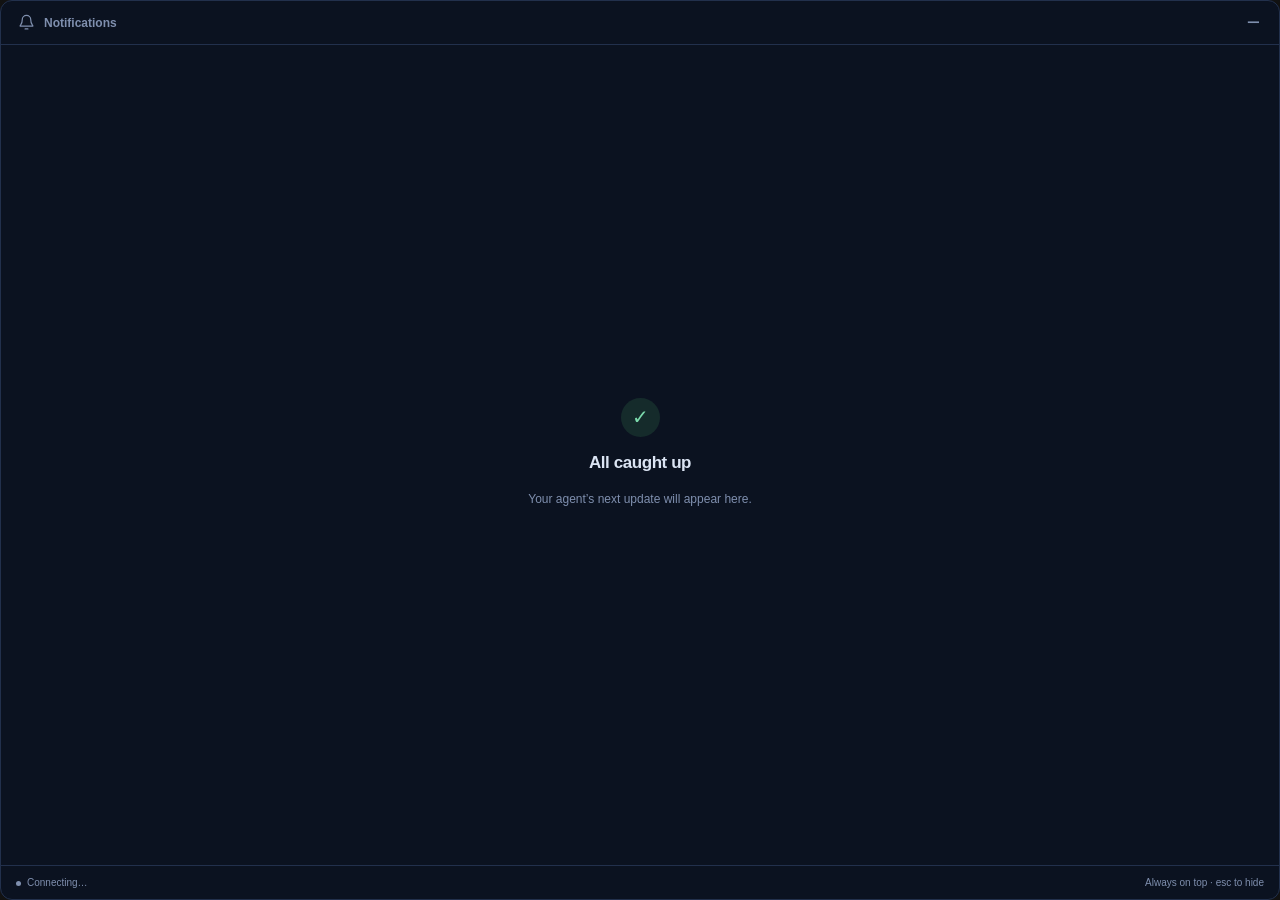
==== ui/index.html @ dcdf9d78 "update notification agent with UX" ====
<!doctype html>
<html lang="en">
<head>
  <meta charset="utf-8">
  <meta name="viewport" content="width=device-width, initial-scale=1">
  <title>Desktop Notify</title>
  <link rel="stylesheet" href="style.css">
</head>
<body>
  <div class="app">
    <header id="titlebar" data-tauri-drag-region>
      <span class="brand" data-tauri-drag-region><svg viewBox="0 0 24 24" aria-hidden="true"><path d="M18 8a6 6 0 0 0-12 0c0 7-3 7-3 9h18c0-2-3-2-3-9M10 21h4"/></svg> Notifications</span>
      <button id="hide" class="icon-button" title="Hide to tray (Esc)" aria-label="Hide to tray">−</button>
    </header>
    <main>
      <section id="alert" hidden aria-live="polite">
        <div class="eyebrow"><span class="pulse"></span><span id="kind"></span></div>
        <h1 id="title"></h1>
        <div id="message" class="message"></div>
      </section>
      <section id="empty" class="empty">
        <div class="empty-icon">✓</div>
        <h1>All caught up</h1>
        <p>Your agent’s next update will appear here.</p>
      </section>
    </main>
    <div id="error" class="error" role="alert" hidden></div>
    <div id="actions" class="actions" hidden>
      <p>Sound repeats until you dismiss this alert.</p>
      <button id="dismiss" class="primary">Dismiss &amp; Stop <span>↵</span></button>
    </div>
    <footer><span id="connection" class="connection">Connecting…</span><span class="footer-hint">Always on top · <kbd>esc</kbd> to hide</span></footer>
    <div id="resize" aria-hidden="true"></div>
  </div>
  <script src="app.js"></script>
</body>
</html>
---- ui/style.css ----
:root { color-scheme: dark; --bg: #0b1220; --surface: #141d31; --fg: #dbe4f3; --muted: #7f8fae; --border: #22304c; --accent: #5b9dff; }
* { box-sizing: border-box; }
[hidden] { display: none !important; }
html, body { margin: 0; height: 100%; overflow: hidden; background: transparent; }
body { font: 14px/1.5 -apple-system, BlinkMacSystemFont, "Segoe UI", sans-serif; color: var(--fg); -webkit-font-smoothing: antialiased; }
button { color: inherit; font: inherit; cursor: pointer; }
button:focus-visible { outline: 2px solid var(--accent); outline-offset: 3px; }
.app { height: 100%; display: flex; flex-direction: column; background: rgba(11,18,32,.97); border: 1px solid var(--border); border-radius: 12px; overflow: hidden; }
header { display: flex; align-items: center; justify-content: space-between; padding: 9px 12px 9px 17px; border-bottom: 1px solid var(--border); user-select: none; -webkit-user-select: none; }
.brand { display: flex; gap: 9px; align-items: center; color: var(--muted); font-size: 12px; font-weight: 600; }
.brand svg { width: 17px; height: 17px; fill: none; stroke: currentColor; stroke-width: 1.7; stroke-linejoin: round; stroke-linecap: round; }
.icon-button { background: none; border: 0; border-radius: 5px; width: 27px; height: 25px; color: var(--muted); font-size: 23px; line-height: 1; }
.icon-button:hover { background: var(--surface); color: var(--fg); }
main { flex: 1; min-height: 0; overflow: auto; padding: 23px 24px 15px; }
.eyebrow { display: flex; align-items: center; gap: 8px; color: var(--accent); font-size: 10px; font-weight: 700; letter-spacing: .1em; text-transform: uppercase; margin-bottom: 11px; }
.pulse { width: 6px; height: 6px; background: currentColor; border-radius: 50%; box-shadow: 0 0 0 4px color-mix(in srgb, var(--accent) 10%, transparent); }
body[data-kind="awaiting_user_input"] { --accent: #f4bc70; }
body[data-kind="all_tasks_finished"] { --accent: #7cdbad; }
h1 { margin: 0 0 13px; font-size: 20px; font-weight: 600; line-height: 1.3; overflow-wrap: anywhere; letter-spacing: -.025em; }
.message { color: #afbdd4; white-space: pre-wrap; overflow-wrap: anywhere; font-size: 13px; line-height: 1.65; user-select: text; -webkit-user-select: text; }
.actions { padding: 6px 24px 21px; }
.actions p { margin: 0 0 12px; color: var(--muted); font-size: 11px; }
.primary { display: flex; align-items: center; justify-content: space-between; width: 100%; border: 0; border-radius: 7px; padding: 11px 14px; background: var(--accent); color: #0b1220; font-size: 13px; font-weight: 650; }
.primary:hover { filter: brightness(1.1); }
.primary:disabled { cursor: wait; opacity: .6; }
.primary span { opacity: .6; font-size: 16px; }
footer { display: flex; align-items: center; justify-content: space-between; gap: 8px; padding: 9px 15px; border-top: 1px solid var(--border); color: var(--muted); font-size: 10px; user-select: none; -webkit-user-select: none; }
.connection::before { content: ''; display: inline-block; width: 5px; height: 5px; border-radius: 50%; background: #7f8fae; margin-right: 6px; }
.connection.online::before { background: #7cdbad; }
kbd { font: inherit; }
.empty { height: 100%; display: flex; flex-direction: column; justify-content: center; align-items: center; text-align: center; }
.empty-icon { color: #7cdbad; background: #152b2b; width: 39px; height: 39px; border-radius: 50%; display: grid; place-items: center; margin-bottom: 15px; font-size: 20px; }
.empty h1 { font-size: 17px; margin-bottom: 4px; }
.empty p { color: var(--muted); font-size: 12px; max-width: 230px; }
.error { margin: 0 24px 12px; color: #ffadad; font-size: 12px; }
#resize { position: absolute; bottom: 0; right: 0; width: 12px; height: 12px; cursor: nwse-resize; }
::-webkit-scrollbar { width: 5px; }
::-webkit-scrollbar-thumb { border-radius: 5px; background: var(--border); }
@media (max-width: 350px) { .footer-hint { display: none; } }
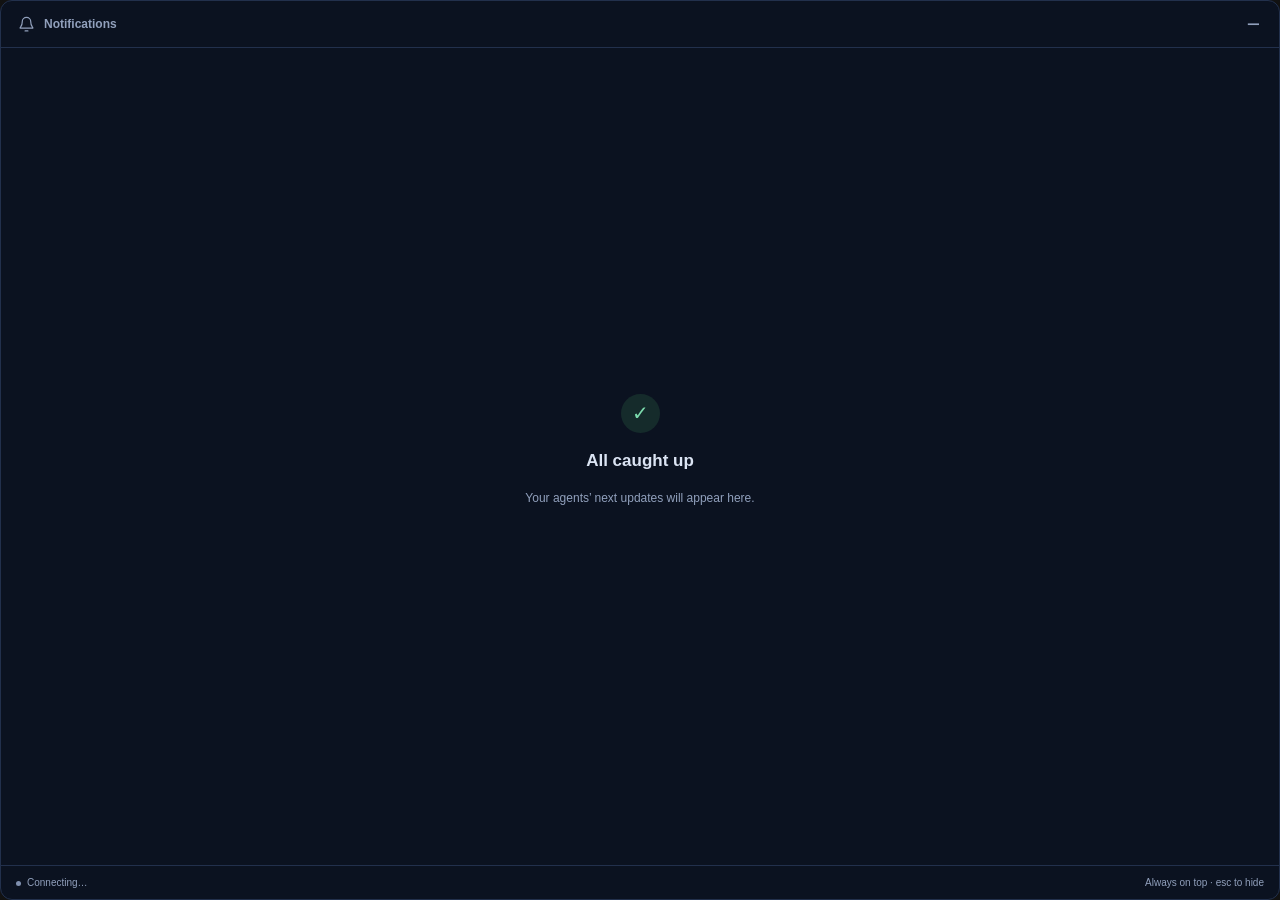
==== commit 70348eef: "app handles multiple agents now" ====
--- a/ui/index.html
+++ b/ui/index.html
@@ -9,26 +9,18 @@
 <body>
   <div class="app">
     <header id="titlebar" data-tauri-drag-region>
-      <span class="brand" data-tauri-drag-region><svg viewBox="0 0 24 24" aria-hidden="true"><path d="M18 8a6 6 0 0 0-12 0c0 7-3 7-3 9h18c0-2-3-2-3-9M10 21h4"/></svg> Notifications</span>
+      <span class="brand" data-tauri-drag-region><svg viewBox="0 0 24 24" aria-hidden="true"><path d="M18 8a6 6 0 0 0-12 0c0 7-3 7-3 9h18c0-2-3-2-3-9M10 21h4"/></svg> Notifications <span id="count" class="count"></span></span>
       <button id="hide" class="icon-button" title="Hide to tray (Esc)" aria-label="Hide to tray">−</button>
     </header>
     <main>
-      <section id="alert" hidden aria-live="polite">
-        <div class="eyebrow"><span class="pulse"></span><span id="kind"></span></div>
-        <h1 id="title"></h1>
-        <div id="message" class="message"></div>
-      </section>
+      <section id="notifications" aria-label="Agent statuses" aria-live="polite" hidden></section>
       <section id="empty" class="empty">
         <div class="empty-icon">✓</div>
         <h1>All caught up</h1>
-        <p>Your agent’s next update will appear here.</p>
+        <p>Your agents’ next updates will appear here.</p>
       </section>
     </main>
     <div id="error" class="error" role="alert" hidden></div>
-    <div id="actions" class="actions" hidden>
-      <p>Sound repeats until you dismiss this alert.</p>
-      <button id="dismiss" class="primary">Dismiss &amp; Stop <span>↵</span></button>
-    </div>
     <footer><span id="connection" class="connection">Connecting…</span><span class="footer-hint">Always on top · <kbd>esc</kbd> to hide</span></footer>
     <div id="resize" aria-hidden="true"></div>
   </div>
--- a/ui/style.css
+++ b/ui/style.css
@@ -1,39 +1,49 @@
-:root { color-scheme: dark; --bg: #0b1220; --surface: #141d31; --fg: #dbe4f3; --muted: #7f8fae; --border: #22304c; --accent: #5b9dff; }
+:root { color-scheme: dark; --bg: #0b1220; --surface: #141d31; --fg: #dbe4f3; --muted: #91a0bc; --border: #22304c; --accent: #5b9dff; }
 * { box-sizing: border-box; }
 [hidden] { display: none !important; }
 html, body { margin: 0; height: 100%; overflow: hidden; background: transparent; }
 body { font: 14px/1.5 -apple-system, BlinkMacSystemFont, "Segoe UI", sans-serif; color: var(--fg); -webkit-font-smoothing: antialiased; }
 button { color: inherit; font: inherit; cursor: pointer; }
-button:focus-visible { outline: 2px solid var(--accent); outline-offset: 3px; }
+button:focus-visible, summary:focus-visible { outline: 2px solid var(--accent); outline-offset: 3px; }
+button:disabled { cursor: default; opacity: .45; }
 .app { height: 100%; display: flex; flex-direction: column; background: rgba(11,18,32,.97); border: 1px solid var(--border); border-radius: 12px; overflow: hidden; }
 header { display: flex; align-items: center; justify-content: space-between; padding: 9px 12px 9px 17px; border-bottom: 1px solid var(--border); user-select: none; -webkit-user-select: none; }
 .brand { display: flex; gap: 9px; align-items: center; color: var(--muted); font-size: 12px; font-weight: 600; }
 .brand svg { width: 17px; height: 17px; fill: none; stroke: currentColor; stroke-width: 1.7; stroke-linejoin: round; stroke-linecap: round; }
-.icon-button { background: none; border: 0; border-radius: 5px; width: 27px; height: 25px; color: var(--muted); font-size: 23px; line-height: 1; }
-.icon-button:hover { background: var(--surface); color: var(--fg); }
-main { flex: 1; min-height: 0; overflow: auto; padding: 23px 24px 15px; }
-.eyebrow { display: flex; align-items: center; gap: 8px; color: var(--accent); font-size: 10px; font-weight: 700; letter-spacing: .1em; text-transform: uppercase; margin-bottom: 11px; }
-.pulse { width: 6px; height: 6px; background: currentColor; border-radius: 50%; box-shadow: 0 0 0 4px color-mix(in srgb, var(--accent) 10%, transparent); }
-body[data-kind="awaiting_user_input"] { --accent: #f4bc70; }
-body[data-kind="all_tasks_finished"] { --accent: #7cdbad; }
-h1 { margin: 0 0 13px; font-size: 20px; font-weight: 600; line-height: 1.3; overflow-wrap: anywhere; letter-spacing: -.025em; }
-.message { color: #afbdd4; white-space: pre-wrap; overflow-wrap: anywhere; font-size: 13px; line-height: 1.65; user-select: text; -webkit-user-select: text; }
-.actions { padding: 6px 24px 21px; }
-.actions p { margin: 0 0 12px; color: var(--muted); font-size: 11px; }
-.primary { display: flex; align-items: center; justify-content: space-between; width: 100%; border: 0; border-radius: 7px; padding: 11px 14px; background: var(--accent); color: #0b1220; font-size: 13px; font-weight: 650; }
-.primary:hover { filter: brightness(1.1); }
-.primary:disabled { cursor: wait; opacity: .6; }
-.primary span { opacity: .6; font-size: 16px; }
+.count { color: var(--fg); background: var(--surface); border-radius: 4px; padding: 0 5px; }
+.count:empty { display: none; }
+.icon-button { background: none; border: 0; border-radius: 5px; width: 27px; height: 28px; color: var(--muted); font-size: 23px; line-height: 1; flex-shrink: 0; }
+.icon-button:hover:not(:disabled) { background: var(--surface); color: var(--fg); }
+main { flex: 1; min-height: 0; overflow: auto; padding: 5px 16px; }
+.notification { padding: 14px 0; border-bottom: 1px solid var(--border); }
+.notification:last-child { border-bottom: 0; }
+.notification[data-kind="awaiting_user_input"] { --accent: #f4bc70; }
+.notification[data-kind="all_tasks_finished"] { --accent: #7cdbad; }
+.row-heading { display: flex; align-items: flex-start; gap: 12px; }
+.row-info { flex: 1; min-width: 0; }
+.eyebrow { display: flex; flex-wrap: wrap; align-items: center; gap: 5px 10px; margin-bottom: 5px; font-size: 10px; }
+.kind { color: var(--accent); font-weight: 700; letter-spacing: .04em; text-transform: uppercase; }
+.session { color: var(--muted); font-variant-numeric: tabular-nums; }
+.task-title { margin: 0; font-size: 14px; font-weight: 600; line-height: 1.4; overflow-wrap: anywhere; display: -webkit-box; -webkit-line-clamp: 2; -webkit-box-orient: vertical; overflow: hidden; }
+.row-controls { display: flex; align-items: center; gap: 6px; flex-shrink: 0; padding-top: 2px; }
+.secondary { padding: 4px 9px; border: 1px solid var(--border); border-radius: 6px; background: var(--surface); font-size: 11px; white-space: nowrap; }
+.secondary:hover:not(:disabled) { border-color: var(--accent); }
+.details { margin-top: 7px; }
+.summary { color: var(--muted); font-size: 11px; cursor: pointer; width: fit-content; }
+.message { padding-top: 8px; color: #afbdd4; white-space: pre-wrap; overflow-wrap: anywhere; font-size: 12px; line-height: 1.65; user-select: text; -webkit-user-select: text; }
+.focus-status { margin: 8px 0 0; color: var(--muted); font-size: 11px; overflow-wrap: anywhere; }
+.row-actions { display: flex; align-items: center; justify-content: space-between; gap: 8px; margin-top: 9px; }
+.sound-status { color: var(--muted); font-size: 10px; }
 footer { display: flex; align-items: center; justify-content: space-between; gap: 8px; padding: 9px 15px; border-top: 1px solid var(--border); color: var(--muted); font-size: 10px; user-select: none; -webkit-user-select: none; }
 .connection::before { content: ''; display: inline-block; width: 5px; height: 5px; border-radius: 50%; background: #7f8fae; margin-right: 6px; }
 .connection.online::before { background: #7cdbad; }
 kbd { font: inherit; }
 .empty { height: 100%; display: flex; flex-direction: column; justify-content: center; align-items: center; text-align: center; }
 .empty-icon { color: #7cdbad; background: #152b2b; width: 39px; height: 39px; border-radius: 50%; display: grid; place-items: center; margin-bottom: 15px; font-size: 20px; }
-.empty h1 { font-size: 17px; margin-bottom: 4px; }
+.empty h1 { font-size: 17px; margin: 0 0 4px; }
 .empty p { color: var(--muted); font-size: 12px; max-width: 230px; }
-.error { margin: 0 24px 12px; color: #ffadad; font-size: 12px; }
+.error { margin: 0 16px 12px; color: #ffadad; font-size: 12px; }
 #resize { position: absolute; bottom: 0; right: 0; width: 12px; height: 12px; cursor: nwse-resize; }
 ::-webkit-scrollbar { width: 5px; }
 ::-webkit-scrollbar-thumb { border-radius: 5px; background: var(--border); }
-@media (max-width: 350px) { .footer-hint { display: none; } }
+@media (max-width: 400px) { .footer-hint { display: none; } main { padding: 5px 12px; } .row-heading { gap: 6px; } }
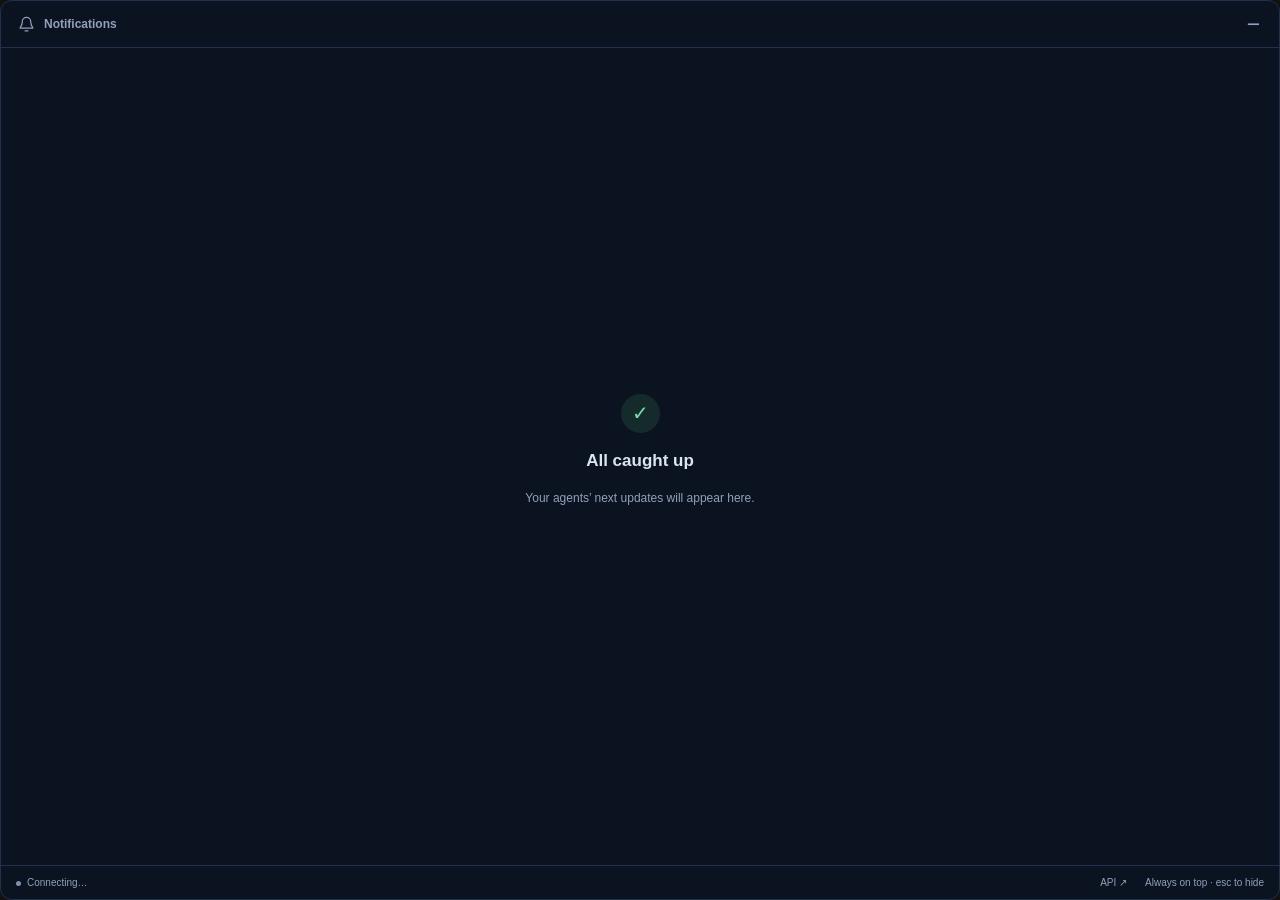
==== commit f071849b: "Clean up API, document it" ====
--- a/ui/index.html
+++ b/ui/index.html
@@ -21,7 +21,15 @@
       </section>
     </main>
     <div id="error" class="error" role="alert" hidden></div>
-    <footer><span id="connection" class="connection">Connecting…</span><span class="footer-hint">Always on top · <kbd>esc</kbd> to hide</span></footer>
+    <section id="sound-controls" class="sound-controls" aria-label="Sound for all agents" hidden>
+      <div class="sound-buttons">
+        <button id="silence-all" class="sound-button stop" type="button" title="Stop sound for every current entry; entries stay listed&#10;POST /sound/stop">Stop sound</button>
+        <button id="snooze-1" class="sound-button" type="button" title="Mute all sound for 1 minute&#10;POST /sound/snooze {&quot;seconds&quot;: 60}">Snooze 1 min</button>
+        <button id="snooze-5" class="sound-button" type="button" title="Mute all sound for 5 minutes&#10;POST /sound/snooze {&quot;seconds&quot;: 300}">Snooze 5 min</button>
+      </div>
+      <p id="sound-status" class="sound-status" role="status" aria-live="polite"></p>
+    </section>
+    <footer><span id="connection" class="connection">Connecting…</span><button id="api" class="footer-link" type="button" title="Web interface and REST API reference">API ↗</button><span class="footer-hint">Always on top · <kbd>esc</kbd> to hide</span></footer>
     <div id="resize" aria-hidden="true"></div>
   </div>
   <script src="app.js"></script>
--- a/ui/style.css
+++ b/ui/style.css
@@ -17,13 +17,32 @@
 main { flex: 1; min-height: 0; overflow: auto; padding: 5px 16px; }
 .notification { padding: 14px 0; border-bottom: 1px solid var(--border); }
 .notification:last-child { border-bottom: 0; }
-.notification[data-kind="awaiting_user_input"] { --accent: #f4bc70; }
-.notification[data-kind="all_tasks_finished"] { --accent: #7cdbad; }
+.notification[data-state^="input_needed"] { --accent: #f4bc70; }
+.notification[data-state^="done"] { --accent: #7cdbad; }
+.notification[data-state^="failed"] { --accent: #ff8f8f; }
+.notification[data-state="working"] { --accent: #8fb4ff; }
+.notification.quiet .kind, .notification.quiet .task-title { opacity: .6; }
+.notification[data-state="working"] .kind::before { content: ''; display: inline-block; width: 5px; height: 5px; border-radius: 50%; background: currentColor; margin-right: 5px; vertical-align: 1px; animation: pulse 1.4s ease-in-out infinite; }
+@keyframes pulse { 50% { opacity: .25; } }
+@media (prefers-reduced-motion: reduce) { .notification[data-state="working"] .kind::before { animation: none; } }
 .row-heading { display: flex; align-items: flex-start; gap: 12px; }
 .row-info { flex: 1; min-width: 0; }
-.eyebrow { display: flex; flex-wrap: wrap; align-items: center; gap: 5px 10px; margin-bottom: 5px; font-size: 10px; }
-.kind { color: var(--accent); font-weight: 700; letter-spacing: .04em; text-transform: uppercase; }
-.session { color: var(--muted); font-variant-numeric: tabular-nums; }
+.agent-icon { width: 13px; height: 13px; flex-shrink: 0; margin-left: -2px; }
+.agent-icon svg { display: block; width: 13px; height: 13px; fill: none; stroke-linecap: round; stroke-linejoin: round; }
+.agent-mark.claude_code { fill: #d97757; stroke: none; shape-rendering: crispEdges; }
+.agent-mark.codex { stroke: #d4dceb; stroke-width: 1.5; }
+.notification.quiet .agent-icon { opacity: .6; }
+.eyebrow { display: flex; align-items: center; gap: 8px; margin-bottom: 5px; font-size: 10px; }
+.kind { color: var(--accent); font-weight: 700; letter-spacing: .04em; text-transform: uppercase; flex-shrink: 0; }
+.session { color: var(--muted); font-variant-numeric: tabular-nums; flex-shrink: 0; }
+.project { color: #b8c8df; font-weight: 600; min-width: 0; max-width: 180px; overflow: hidden; text-overflow: ellipsis; white-space: nowrap; }
+.context-preview { margin: 5px 0 0; color: var(--muted); font-size: 11px; white-space: nowrap; overflow: hidden; text-overflow: ellipsis; }
+.session-context { margin: 12px 0 0; padding-top: 10px; border-top: 1px solid var(--border); }
+.context-field { margin-bottom: 9px; }
+.context-field:last-child { margin-bottom: 0; }
+.context-label { color: var(--muted); font-size: 10px; margin-bottom: 2px; }
+.context-value { margin: 0; color: #afbdd4; font-size: 12px; line-height: 1.5; white-space: pre-wrap; overflow-wrap: anywhere; user-select: text; -webkit-user-select: text; }
+.context-cwd .context-value { font: 11px/1.5 ui-monospace, SFMono-Regular, Menlo, monospace; }
 .task-title { margin: 0; font-size: 14px; font-weight: 600; line-height: 1.4; overflow-wrap: anywhere; display: -webkit-box; -webkit-line-clamp: 2; -webkit-box-orient: vertical; overflow: hidden; }
 .row-controls { display: flex; align-items: center; gap: 6px; flex-shrink: 0; padding-top: 2px; }
 .secondary { padding: 4px 9px; border: 1px solid var(--border); border-radius: 6px; background: var(--surface); font-size: 11px; white-space: nowrap; }
@@ -32,9 +51,18 @@
 .summary { color: var(--muted); font-size: 11px; cursor: pointer; width: fit-content; }
 .message { padding-top: 8px; color: #afbdd4; white-space: pre-wrap; overflow-wrap: anywhere; font-size: 12px; line-height: 1.65; user-select: text; -webkit-user-select: text; }
 .focus-status { margin: 8px 0 0; color: var(--muted); font-size: 11px; overflow-wrap: anywhere; }
-.row-actions { display: flex; align-items: center; justify-content: space-between; gap: 8px; margin-top: 9px; }
-.sound-status { color: var(--muted); font-size: 10px; }
+.sound-controls { padding: 10px 16px 9px; border-top: 1px solid var(--border); }
+.sound-buttons { display: flex; gap: 8px; }
+.sound-button { flex: 1; min-width: 0; padding: 9px 6px; border: 1px solid var(--border); border-radius: 8px; background: var(--surface); font-size: 13px; font-weight: 600; white-space: nowrap; overflow: hidden; text-overflow: ellipsis; }
+.sound-button:hover:not(:disabled) { border-color: var(--accent); }
+.sound-button.stop { flex: 1.3; color: #0b1220; background: #f4bc70; border-color: #f4bc70; }
+.acknowledge { color: var(--accent); }
+.sound-button.stop:hover:not(:disabled) { background: #f7cd92; border-color: #f7cd92; }
+.sound-status { margin: 7px 0 0; color: var(--muted); font-size: 11px; font-variant-numeric: tabular-nums; }
+.sound-controls.snoozed .sound-status { color: #b7a6ff; }
 footer { display: flex; align-items: center; justify-content: space-between; gap: 8px; padding: 9px 15px; border-top: 1px solid var(--border); color: var(--muted); font-size: 10px; user-select: none; -webkit-user-select: none; }
+.footer-link { margin-left: auto; margin-right: 10px; padding: 0; border: 0; background: none; color: var(--muted); font-size: 10px; }
+.footer-link:hover { color: var(--fg); text-decoration: underline; }
 .connection::before { content: ''; display: inline-block; width: 5px; height: 5px; border-radius: 50%; background: #7f8fae; margin-right: 6px; }
 .connection.online::before { background: #7cdbad; }
 kbd { font: inherit; }
@@ -46,4 +74,4 @@
 #resize { position: absolute; bottom: 0; right: 0; width: 12px; height: 12px; cursor: nwse-resize; }
 ::-webkit-scrollbar { width: 5px; }
 ::-webkit-scrollbar-thumb { border-radius: 5px; background: var(--border); }
-@media (max-width: 400px) { .footer-hint { display: none; } main { padding: 5px 12px; } .row-heading { gap: 6px; } }
+@media (max-width: 400px) { .footer-hint { display: none; } main { padding: 5px 12px; } .sound-controls { padding: 9px 12px; } .sound-buttons { gap: 6px; } .sound-button { font-size: 12px; } .row-heading { gap: 6px; } }
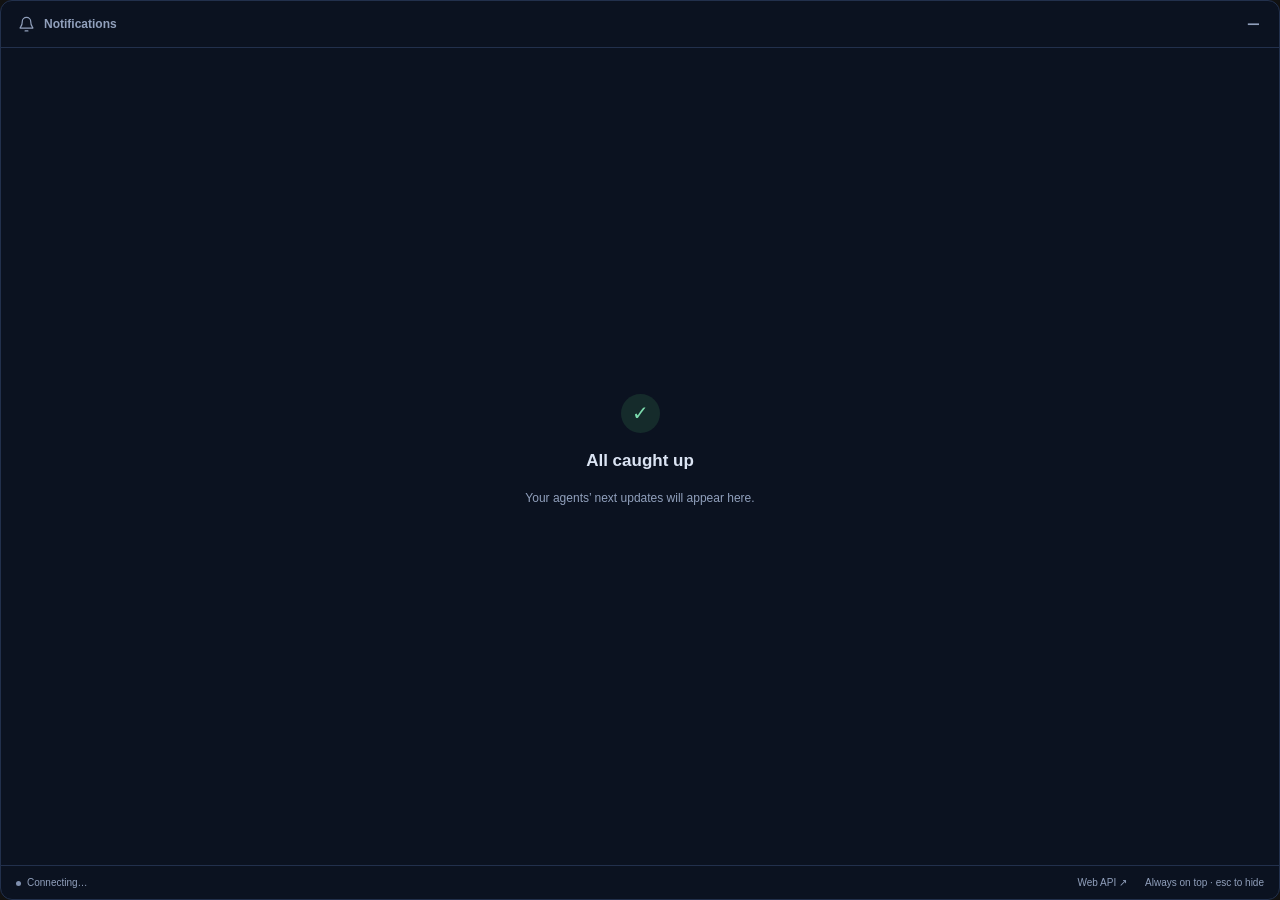
==== commit 0ba9b5fe: "fix claude icon" ====
--- a/ui/index.html
+++ b/ui/index.html
@@ -29,7 +29,7 @@
       </div>
       <p id="sound-status" class="sound-status" role="status" aria-live="polite"></p>
     </section>
-    <footer><span id="connection" class="connection">Connecting…</span><button id="api" class="footer-link" type="button" title="Web interface and REST API reference">API ↗</button><span class="footer-hint">Always on top · <kbd>esc</kbd> to hide</span></footer>
+    <footer><span id="connection" class="connection">Connecting…</span><button id="api" class="footer-link" type="button" title="Web interface and REST API reference">Web API ↗</button><span class="footer-hint">Always on top · <kbd>esc</kbd> to hide</span></footer>
     <div id="resize" aria-hidden="true"></div>
   </div>
   <script src="app.js"></script>
--- a/ui/style.css
+++ b/ui/style.css
@@ -28,9 +28,12 @@
 .row-heading { display: flex; align-items: flex-start; gap: 12px; }
 .row-info { flex: 1; min-width: 0; }
 .agent-icon { width: 13px; height: 13px; flex-shrink: 0; margin-left: -2px; }
-.agent-icon svg { display: block; width: 13px; height: 13px; fill: none; stroke-linecap: round; stroke-linejoin: round; }
+.agent-icon svg { display: block; width: 100%; height: 100%; fill: none; stroke-linecap: round; stroke-linejoin: round; }
+/* The wide mascot needs its own aspect ratio to match the knot's visual height. */
+.agent-icon[data-agent="claude_code"] { width: 21px; height: 17px; }
 .agent-mark.claude_code { fill: #d97757; stroke: none; shape-rendering: crispEdges; }
-.agent-mark.codex { stroke: #d4dceb; stroke-width: 1.5; }
+.agent-icon[data-agent="codex"] { width: 17px; height: 17px; }
+.agent-icon img { display: block; width: 100%; height: 100%; object-fit: contain; }
 .notification.quiet .agent-icon { opacity: .6; }
 .eyebrow { display: flex; align-items: center; gap: 8px; margin-bottom: 5px; font-size: 10px; }
 .kind { color: var(--accent); font-weight: 700; letter-spacing: .04em; text-transform: uppercase; flex-shrink: 0; }
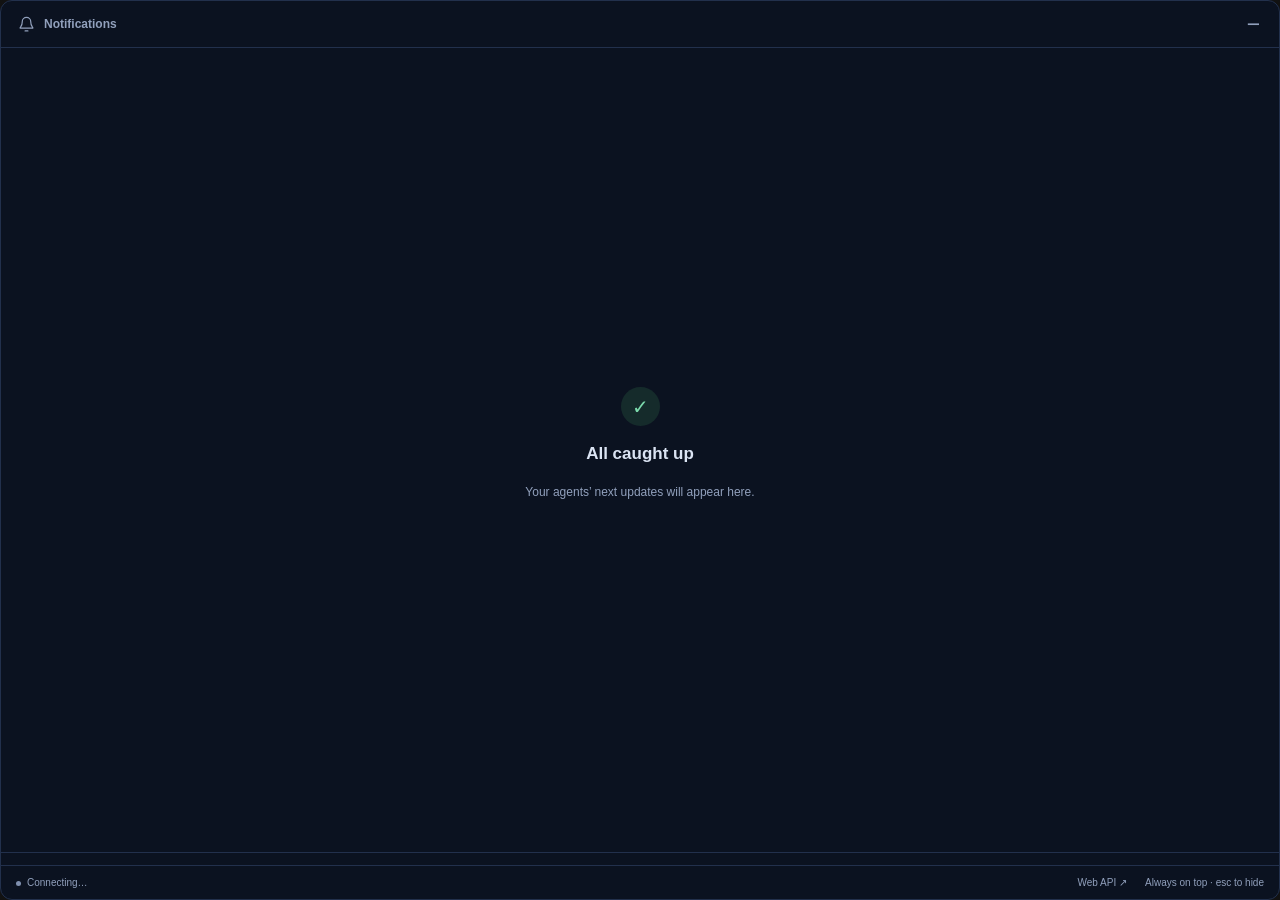
==== commit 7b10614d: "Add global and per-row volume controls and tray Clear all - POST /sound/volume sets a global volume/" ====
--- a/ui/index.html
+++ b/ui/index.html
@@ -12,7 +12,26 @@
       <span class="brand" data-tauri-drag-region><svg viewBox="0 0 24 24" aria-hidden="true"><path d="M18 8a6 6 0 0 0-12 0c0 7-3 7-3 9h18c0-2-3-2-3-9M10 21h4"/></svg> Notifications <span id="count" class="count"></span></span>
       <button id="hide" class="icon-button" title="Hide to tray (Esc)" aria-label="Hide to tray">−</button>
     </header>
+    <nav id="view-controls" class="view-controls" aria-label="Filter and sort tasks" hidden>
+      <div class="filters" role="group" aria-label="Show">
+        <button id="filter-all" class="filter" type="button" data-filter="all" title="Every task">All</button>
+        <button id="filter-attention" class="filter" type="button" data-filter="attention" title="Questions, finished and failed tasks you have not dismissed">Needs you</button>
+        <button id="filter-asking" class="filter" type="button" data-filter="asking" title="Questions and permission requests, dismissed or not">Asking</button>
+        <button id="filter-working" class="filter" type="button" data-filter="working" title="Agents busy on a task">Working</button>
+        <button id="filter-done" class="filter" type="button" data-filter="done" title="Finished or failed tasks, seen or not">Done</button>
+      </div>
+      <div class="sort">
+        <select id="sort-key" aria-label="Sort tasks">
+          <option value="attention">Needs you first</option>
+          <option value="working">Working first</option>
+          <option value="updated">Last update</option>
+          <option value="added">First seen</option>
+        </select>
+        <button id="sort-direction" class="sort-direction" type="button"></button>
+      </div>
+    </nav>
     <main>
+      <p id="filtered-empty" class="filtered-empty" hidden><span id="filtered-empty-text"></span> <button id="filtered-reset" class="footer-link" type="button">Show all</button></p>
       <section id="notifications" aria-label="Agent statuses" aria-live="polite" hidden></section>
       <section id="empty" class="empty">
         <div class="empty-icon">✓</div>
@@ -26,9 +45,11 @@
         <button id="silence-all" class="sound-button stop" type="button" title="Stop sound for every current entry; entries stay listed&#10;POST /sound/stop">Stop sound</button>
         <button id="snooze-1" class="sound-button" type="button" title="Mute all sound for 1 minute&#10;POST /sound/snooze {&quot;seconds&quot;: 60}">Snooze 1 min</button>
         <button id="snooze-5" class="sound-button" type="button" title="Mute all sound for 5 minutes&#10;POST /sound/snooze {&quot;seconds&quot;: 300}">Snooze 5 min</button>
+        <button id="clear-all" class="sound-button clear-all" type="button" title="Remove every entry, cancel any snooze, and stop all sound&#10;POST /stop">Clear all</button>
       </div>
       <p id="sound-status" class="sound-status" role="status" aria-live="polite"></p>
     </section>
+    <section id="master-volume" class="master-volume" aria-label="Volume for all agents"></section>
     <footer><span id="connection" class="connection">Connecting…</span><button id="api" class="footer-link" type="button" title="Web interface and REST API reference">Web API ↗</button><span class="footer-hint">Always on top · <kbd>esc</kbd> to hide</span></footer>
     <div id="resize" aria-hidden="true"></div>
   </div>
--- a/ui/style.css
+++ b/ui/style.css
@@ -14,6 +14,25 @@
 .count:empty { display: none; }
 .icon-button { background: none; border: 0; border-radius: 5px; width: 27px; height: 28px; color: var(--muted); font-size: 23px; line-height: 1; flex-shrink: 0; }
 .icon-button:hover:not(:disabled) { background: var(--surface); color: var(--fg); }
+/* Filter and sort: one slim row that wraps only when the window is narrow. */
+.view-controls { display: flex; align-items: center; justify-content: space-between; flex-wrap: wrap; gap: 4px 10px; padding: 5px 12px 5px 14px; border-bottom: 1px solid var(--border); font-size: 10.5px; user-select: none; -webkit-user-select: none; }
+.filters { display: flex; flex-wrap: wrap; gap: 2px; }
+.filter { padding: 2px 7px; border: 0; border-radius: 10px; background: none; color: var(--muted); line-height: 1.5; }
+.filter::after { content: attr(data-count); margin-left: 4px; color: var(--muted); opacity: .75; font-variant-numeric: tabular-nums; }
+.filter[data-count=""]::after { content: none; }
+.filter:hover { color: var(--fg); }
+.filter[aria-pressed="true"] { background: var(--surface); color: var(--fg); }
+/* Draw the eye to unseen alerts even while another filter is chosen. */
+.filter[data-filter="attention"].has-items { color: #f4bc70; }
+.filter[data-filter="attention"].has-items::after { color: #f4bc70; opacity: 1; }
+.sort { display: flex; align-items: center; gap: 2px; margin-left: auto; }
+.sort select { appearance: none; -webkit-appearance: none; padding: 2px 6px; border: 0; border-radius: 5px; background: none; color: var(--muted); font: inherit; cursor: pointer; }
+.sort select:hover, .sort select:focus-visible { background: var(--surface); color: var(--fg); }
+.sort select:focus-visible, .filter:focus-visible { outline: 2px solid var(--accent); outline-offset: 1px; }
+.sort-direction { padding: 1px 5px; border: 0; border-radius: 5px; background: none; color: var(--muted); font-size: 11px; }
+.sort-direction:hover { background: var(--surface); color: var(--fg); }
+.filtered-empty { margin: 18px 0; color: var(--muted); font-size: 12px; text-align: center; }
+.filtered-empty .footer-link { margin: 0; font-size: 12px; }
 main { flex: 1; min-height: 0; overflow: auto; padding: 5px 16px; }
 .notification { padding: 14px 0; border-bottom: 1px solid var(--border); }
 .notification:last-child { border-bottom: 0; }
@@ -54,7 +73,34 @@
 .summary { color: var(--muted); font-size: 11px; cursor: pointer; width: fit-content; }
 .message { padding-top: 8px; color: #afbdd4; white-space: pre-wrap; overflow-wrap: anywhere; font-size: 12px; line-height: 1.65; user-select: text; -webkit-user-select: text; }
 .focus-status { margin: 8px 0 0; color: var(--muted); font-size: 11px; overflow-wrap: anywhere; }
+.timing { margin: 7px 0 0; color: var(--muted); font-size: 11px; font-variant-numeric: tabular-nums; }
+.notification[data-state="working"] .timing { color: #aabbd9; }
 .sound-controls { padding: 10px 16px 9px; border-top: 1px solid var(--border); }
+.sound-button.clear-all { color: #ff8f8f; }
+/* Volume: one always-visible bar for every agent, and a smaller copy on each row. */
+.volume-control { display: flex; align-items: center; gap: 5px; flex-shrink: 0; }
+.volume-mute { display: grid; place-items: center; width: 22px; height: 22px; padding: 0; border: 0; border-radius: 5px; background: none; color: var(--muted); flex-shrink: 0; }
+.volume-mute:hover:not(:disabled) { background: var(--surface); color: var(--fg); }
+.volume-mute svg { width: 16px; height: 16px; fill: none; stroke: currentColor; stroke-width: 1.7; stroke-linecap: round; stroke-linejoin: round; }
+.volume-mute .slash { display: none; }
+.volume-mute[aria-pressed="true"] { color: #ff8f8f; }
+.volume-mute[aria-pressed="true"] .slash { display: inline; }
+.volume-mute[aria-pressed="true"] .waves { display: none; }
+.volume-slider { flex: 1; min-width: 0; width: 100%; height: 16px; margin: 0; background: none; cursor: pointer; appearance: none; -webkit-appearance: none; }
+.volume-slider::-webkit-slider-runnable-track { height: 3px; border-radius: 2px; background: #3a4a6b; }
+.volume-slider::-webkit-slider-thumb { -webkit-appearance: none; width: 12px; height: 12px; margin-top: -4.5px; border-radius: 50%; background: var(--fg); }
+.row-meta .volume-slider::-webkit-slider-thumb { width: 10px; height: 10px; margin-top: -3.5px; }
+.volume-slider:disabled { cursor: default; opacity: .45; }
+.volume-slider:focus-visible { outline: 2px solid var(--accent); outline-offset: 2px; border-radius: 4px; }
+.volume-control.is-muted .volume-slider { opacity: .45; }
+.volume-value { width: 32px; color: var(--muted); font-size: 10.5px; font-variant-numeric: tabular-nums; text-align: right; flex-shrink: 0; }
+.master-volume { padding: 6px 16px; border-top: 1px solid var(--border); user-select: none; -webkit-user-select: none; }
+.row-meta { display: flex; align-items: center; justify-content: space-between; gap: 10px; margin-top: 5px; }
+.row-meta .timing { margin: 0; min-width: 0; }
+.row-meta .volume-control { margin-left: auto; width: 96px; gap: 2px; }
+.row-meta .volume-mute { width: 18px; height: 18px; }
+.row-meta .volume-mute svg { width: 13px; height: 13px; }
+.row-meta .volume-value { display: none; }
 .sound-buttons { display: flex; gap: 8px; }
 .sound-button { flex: 1; min-width: 0; padding: 9px 6px; border: 1px solid var(--border); border-radius: 8px; background: var(--surface); font-size: 13px; font-weight: 600; white-space: nowrap; overflow: hidden; text-overflow: ellipsis; }
 .sound-button:hover:not(:disabled) { border-color: var(--accent); }
@@ -77,4 +123,4 @@
 #resize { position: absolute; bottom: 0; right: 0; width: 12px; height: 12px; cursor: nwse-resize; }
 ::-webkit-scrollbar { width: 5px; }
 ::-webkit-scrollbar-thumb { border-radius: 5px; background: var(--border); }
-@media (max-width: 400px) { .footer-hint { display: none; } main { padding: 5px 12px; } .sound-controls { padding: 9px 12px; } .sound-buttons { gap: 6px; } .sound-button { font-size: 12px; } .row-heading { gap: 6px; } }
+@media (max-width: 400px) { .footer-hint { display: none; } main { padding: 5px 12px; } .sound-controls { padding: 9px 12px; } .master-volume { padding: 6px 12px; } .sound-buttons { gap: 6px; flex-wrap: wrap; } .sound-button, .sound-button.stop { flex: 1 1 40%; font-size: 12px; } .row-heading { gap: 6px; } }
